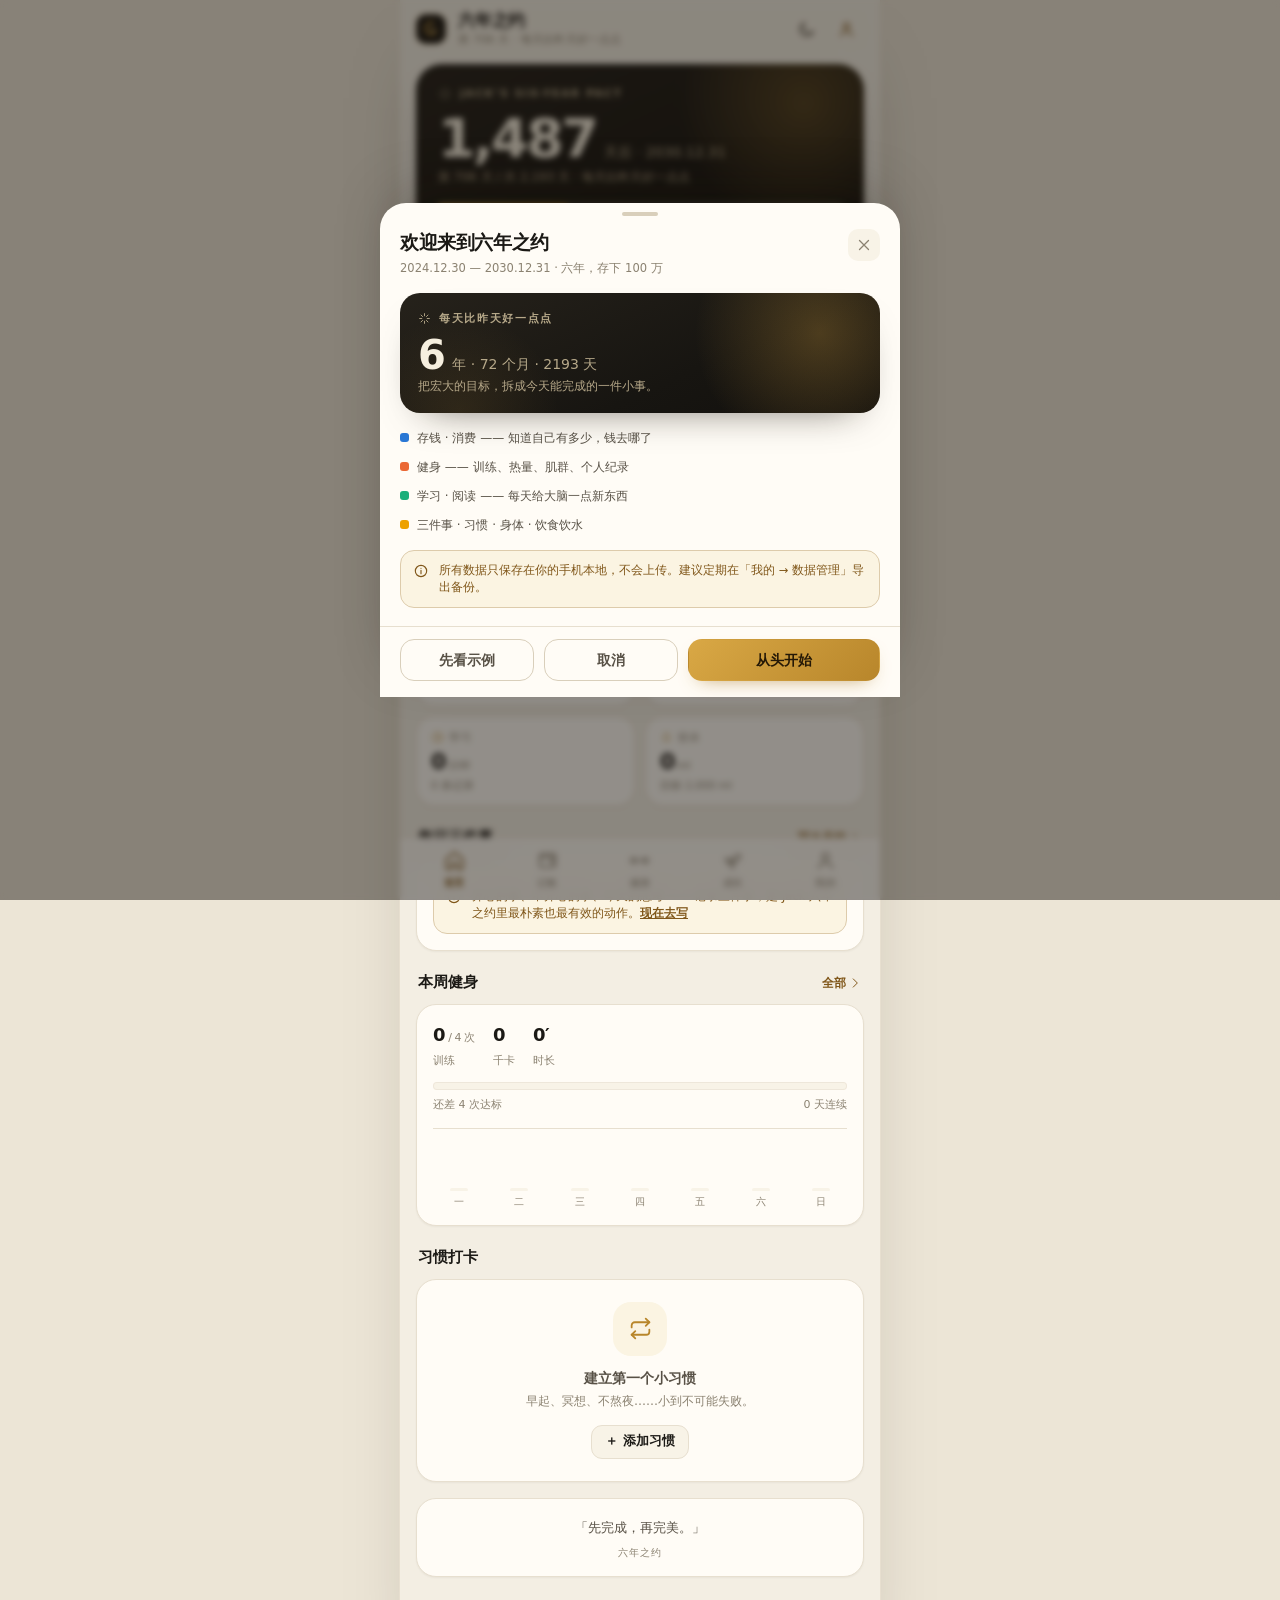
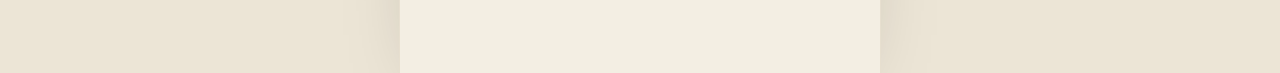
==== index.html @ 823431a7 "六年之约 · PWA 离线记录应用 存钱、消费、健身、学习、阅读、习惯、饮食、身体数据与小米手表 CSV 导入。  Co-Authored-By: Claude Code <noreply@anthr" ====
<!doctype html>
<html lang="zh-CN" data-theme="light">
<head>
<meta charset="utf-8">
<meta name="viewport" content="width=device-width, initial-scale=1, viewport-fit=cover, maximum-scale=1">
<meta name="theme-color" content="#F3EEE3" id="theme-color">
<meta name="description" content="Jack 六年之约 · 存钱、消费、健身、学习、阅读、习惯，每天比昨天好一点点。">
<meta name="apple-mobile-web-app-capable" content="yes">
<meta name="apple-mobile-web-app-status-bar-style" content="default">
<meta name="apple-mobile-web-app-title" content="六年之约">
<title>六年之约 · Jack</title>
<link rel="manifest" href="manifest.webmanifest">
<link rel="icon" href="assets/icon.svg" type="image/svg+xml">
<link rel="apple-touch-icon" href="assets/icon-180.png">
<link rel="stylesheet" href="assets/style.css">
</head>
<body>
  <div id="phone">
    <header id="topbar" class="topbar"></header>
    <main id="view" class="view" tabindex="-1"></main>
    <nav id="tabbar" class="tabbar" aria-label="主导航"></nav>
  </div>

  <div id="sheet-root"></div>
  <div id="tip" class="tip" role="status" hidden></div>
  <div id="toast" class="toast" role="status" aria-live="polite"></div>

  <script src="assets/app.js"></script>
</body>
</html>
---- assets/style.css ----
/* ============================================================
   六年之约 · Jack — mobile PWA
   Warm paper + gold. Light & dark are each selected, not flipped.
   ============================================================ */

:root {
  color-scheme: light;
  --bg: #f3eee3;
  --bg-2: #ece5d6;
  --card: #fffcf6;
  --card-2: #f8f3e7;
  --ink: #1b1915;
  --ink-2: #585146;
  --muted: #8b8271;
  --line: #e7dfcf;
  --line-2: #d9cfbb;
  --gold: #b8862b;
  --gold-2: #d5a845;
  --gold-ink: #80571a;
  --gold-soft: #f4e6c4;
  --gold-wash: #fbf4e2;
  --gold-grad: linear-gradient(135deg, #d9a845 0%, #b8862b 100%);
  --good: #006300;
  --good-wash: #e8f2e6;
  --critical: #b5483e;
  --critical-wash: #f8e9e6;
  --info: #2a78d6;
  --shadow: 0 1px 2px rgba(48, 38, 18, .04), 0 10px 28px -16px rgba(48, 38, 18, .22);
  --shadow-sm: 0 1px 2px rgba(48, 38, 18, .05);
  --hero-bg: linear-gradient(155deg, #26221b 0%, #171511 62%, #12100d 100%);
  --hero-ink: #f6efdf;
  --hero-muted: #b7a98a;
  --track: rgba(255, 255, 255, .13);
  --chart-grid: #e7dfcf;
  --chart-axis: #b9ae98;
  --tooltip-bg: #1b1915;
  --tooltip-ink: #fffcf6;
  --series-1: #2a78d6;
  --series-2: #eb6834;
  --series-3: #1baf7a;
  --series-4: #eda100;
  --series-5: #e87ba4;
  --series-6: #008300;
  --series-7: #6250d6;
  --series-8: #e34948;
  --series-other: #8b8271;
  --radius: 20px;
  --safe-t: env(safe-area-inset-top, 0px);
  --safe-b: env(safe-area-inset-bottom, 0px);
}

html[data-theme="dark"] {
  color-scheme: dark;
  --bg: #0e0d0c;
  --bg-2: #151412;
  --card: #181613;
  --card-2: #201d19;
  --ink: #f4efe5;
  --ink-2: #c7bfb0;
  --muted: #948b7b;
  --line: #2b2722;
  --line-2: #3a352e;
  --gold: #d9a441;
  --gold-2: #e9be63;
  --gold-ink: #e9be63;
  --gold-soft: #3a2d14;
  --gold-wash: #241d10;
  --good: #4caf50;
  --good-wash: #17271a;
  --critical: #e66767;
  --critical-wash: #2b1716;
  --info: #3987e5;
  --shadow: 0 1px 0 rgba(255, 255, 255, .03), 0 18px 40px -24px rgba(0, 0, 0, .8);
  --shadow-sm: 0 1px 0 rgba(255, 255, 255, .03);
  --hero-bg: linear-gradient(155deg, #262119 0%, #191612 60%, #12100d 100%);
  --hero-ink: #f6efdf;
  --hero-muted: #b7a98a;
  --track: rgba(255, 255, 255, .13);
  --chart-grid: #2b2722;
  --chart-axis: #6f675a;
  --tooltip-bg: #f4efe5;
  --tooltip-ink: #171410;
  --series-1: #3987e5;
  --series-2: #d95926;
  --series-3: #199e70;
  --series-4: #c98500;
  --series-5: #d55181;
  --series-6: #008300;
  --series-7: #9085e9;
  --series-8: #e66767;
  --series-other: #948b7b;
}

* { box-sizing: border-box; }
html, body { margin: 0; padding: 0; }
html { -webkit-text-size-adjust: 100%; }
body {
  background: var(--bg);
  color: var(--ink);
  font-family: -apple-system, BlinkMacSystemFont, system-ui, "Segoe UI", "PingFang SC", "Hiragino Sans GB", "Microsoft YaHei", sans-serif;
  font-size: 15px;
  line-height: 1.5;
  -webkit-font-smoothing: antialiased;
  -webkit-tap-highlight-color: transparent;
  overscroll-behavior-y: none;
}
button, input, select, textarea { font: inherit; color: inherit; }
button { cursor: pointer; border: 0; background: none; padding: 0; }
a { color: inherit; text-decoration: none; }
h1, h2, h3, h4, p { margin: 0; }
svg { display: block; }
:focus-visible { outline: 2px solid var(--gold); outline-offset: 2px; }

/* ---------- shell ---------- */
#phone {
  max-width: 480px;
  min-height: 100dvh;
  margin: 0 auto;
  position: relative;
  background: var(--bg);
}
@media (min-width: 560px) {
  body { background: var(--bg-2); }
  #phone {
    box-shadow: 0 0 0 1px var(--line), 0 30px 80px -40px rgba(30, 24, 12, .35);
  }
}
.view {
  padding: 4px 16px calc(96px + var(--safe-b));
  outline: none;
  animation: fadein .22s ease;
}
@keyframes fadein { from { opacity: .35; transform: translateY(4px); } to { opacity: 1; transform: none; } }
@media (prefers-reduced-motion: reduce) {
  .view { animation: none; }
  * { scroll-behavior: auto !important; }
}

/* ---------- top bar ---------- */
.topbar {
  position: sticky;
  top: 0;
  z-index: 40;
  padding: calc(10px + var(--safe-t)) 16px 10px;
  display: flex;
  align-items: center;
  gap: 12px;
  background: color-mix(in srgb, var(--bg) 82%, transparent);
  -webkit-backdrop-filter: saturate(140%) blur(14px);
  backdrop-filter: saturate(140%) blur(14px);
  border-bottom: 1px solid transparent;
  transition: border-color .2s;
}
.topbar.scrolled { border-bottom-color: var(--line); }
.tb-back {
  width: 34px; height: 34px; margin-left: -6px;
  display: grid; place-items: center;
  border-radius: 12px; color: var(--ink-2);
}
.tb-back:active { background: var(--card-2); }
.tb-title { flex: 1; min-width: 0; }
.tb-title h1 { font-size: 17px; font-weight: 650; letter-spacing: -.2px; line-height: 1.25; }
.tb-title p { font-size: 11px; color: var(--muted); letter-spacing: .02em; margin-top: 1px; }
.tb-mark {
  width: 30px; height: 30px; border-radius: 10px;
  background: #1b1915; display: grid; place-items: center;
  box-shadow: inset 0 0 0 1px rgba(217, 164, 65, .3);
}
.tb-mark svg { width: 20px; height: 20px; }
.tb-actions { display: flex; gap: 4px; }
.icon-btn {
  width: 36px; height: 36px; border-radius: 12px;
  display: grid; place-items: center; color: var(--ink-2);
  transition: background .15s, color .15s;
}
.icon-btn:active { background: var(--card-2); color: var(--ink); }
.icon-btn.accent { color: var(--gold-ink); }

/* ---------- tab bar ---------- */
.tabbar {
  position: fixed;
  z-index: 50;
  left: 50%; bottom: 0;
  transform: translateX(-50%);
  width: 100%; max-width: 480px;
  display: grid;
  grid-template-columns: repeat(5, 1fr);
  padding: 6px 8px calc(6px + var(--safe-b));
  background: color-mix(in srgb, var(--card) 88%, transparent);
  -webkit-backdrop-filter: saturate(150%) blur(18px);
  backdrop-filter: saturate(150%) blur(18px);
  border-top: 1px solid var(--line);
}
.tab {
  display: flex; flex-direction: column; align-items: center; gap: 3px;
  padding: 5px 0 4px; border-radius: 14px;
  color: var(--muted);
  font-size: 10px; letter-spacing: .02em;
  transition: color .15s;
}
.tab svg { width: 23px; height: 23px; }
.tab.active { color: var(--gold-ink); font-weight: 600; }
.tab:active { background: var(--gold-wash); }

/* ---------- page heads ---------- */
.page-head { display: flex; align-items: flex-end; justify-content: space-between; gap: 12px; padding: 10px 2px 14px; }
.page-head h2 { font-size: 24px; font-weight: 680; letter-spacing: -.6px; }
.page-head p { font-size: 12px; color: var(--muted); margin-top: 3px; }
.head-action { font-size: 13px; color: var(--gold-ink); font-weight: 600; white-space: nowrap; padding: 6px 0 2px; }

/* ---------- cards ---------- */
.card {
  background: var(--card);
  border: 1px solid var(--line);
  border-radius: var(--radius);
  box-shadow: var(--shadow-sm);
}
.card-pad { padding: 16px; }
.section { margin-top: 20px; }
.section-head { display: flex; align-items: baseline; justify-content: space-between; gap: 12px; margin: 0 2px 10px; }
.section-head h3 { font-size: 15px; font-weight: 650; letter-spacing: -.1px; }
.section-head .sub { font-size: 11px; color: var(--muted); }
.link { font-size: 12px; color: var(--gold-ink); font-weight: 600; display: inline-flex; align-items: center; gap: 2px; }
.link svg { width: 14px; height: 14px; }

/* ---------- hero ---------- */
.hero {
  position: relative;
  overflow: hidden;
  border-radius: 26px;
  padding: 22px 22px 20px;
  background: var(--hero-bg);
  color: var(--hero-ink);
  box-shadow: 0 18px 40px -26px rgba(20, 15, 5, .7);
}
.hero::before {
  content: "";
  position: absolute; right: -70px; top: -90px;
  width: 260px; height: 260px; border-radius: 50%;
  background: radial-gradient(circle, rgba(217, 164, 65, .28), transparent 68%);
  pointer-events: none;
}
.hero::after {
  content: "";
  position: absolute; left: -40px; bottom: -100px;
  width: 200px; height: 200px; border-radius: 50%;
  background: radial-gradient(circle, rgba(217, 164, 65, .10), transparent 70%);
  pointer-events: none;
}
.hero > * { position: relative; z-index: 1; }
.hero-eyebrow {
  display: flex; align-items: center; gap: 8px;
  font-size: 10.5px; letter-spacing: .16em; text-transform: uppercase;
  color: var(--hero-muted); font-weight: 600;
}
.hero-eyebrow .spark { width: 14px; height: 14px; color: var(--gold-2); }
.hero-big-row { display: flex; align-items: baseline; gap: 8px; margin: 10px 0 2px; }
.hero-big { font-size: 54px; font-weight: 620; letter-spacing: -2.5px; line-height: 1; font-variant-numeric: normal; }
.hero-big.sm { font-size: 40px; letter-spacing: -1.5px; }
.hero-unit { font-size: 14px; color: var(--hero-muted); font-weight: 500; }
.hero-caption { font-size: 12px; color: var(--hero-muted); }
.hero-meter { margin-top: 18px; }
.hero-meter .meter-track { background: var(--track); }
.hero-meter .meter-fill { background: var(--gold-grad); }
.hero-meter-labels { display: flex; justify-content: space-between; font-size: 10.5px; color: var(--hero-muted); margin-top: 7px; }
.hero-divider { height: 1px; background: rgba(255, 255, 255, .1); margin: 16px 0 14px; }
.hero-row { display: flex; align-items: center; gap: 12px; }
.hero-row .grow { flex: 1; min-width: 0; }
.hero-k { font-size: 10.5px; letter-spacing: .06em; color: var(--hero-muted); }
.hero-v { font-size: 18px; font-weight: 620; margin-top: 2px; letter-spacing: -.3px; }
.hero-v small { font-size: 11px; color: var(--hero-muted); font-weight: 500; margin-left: 3px; letter-spacing: 0; }
.hero-chip {
  font-size: 10.5px; padding: 5px 9px; border-radius: 99px;
  background: rgba(217, 164, 65, .16); color: var(--gold-2);
  border: 1px solid rgba(217, 164, 65, .24); white-space: nowrap;
}
.hero-pillars { display: flex; gap: 6px; flex-wrap: wrap; margin-top: 14px; }
.hero-pillar { font-size: 10px; color: var(--hero-muted); border: 1px solid rgba(255,255,255,.13); padding: 3px 8px; border-radius: 99px; }

/* ---------- meters / rings ---------- */
.meter-track {
  height: 8px; border-radius: 99px; background: var(--card-2);
  overflow: hidden; box-shadow: inset 0 0 0 1px color-mix(in srgb, var(--line) 55%, transparent);
}
.meter-fill { height: 100%; border-radius: 99px; background: var(--gold-grad); transition: width .5s cubic-bezier(.2,.8,.2,1); }
.meter-fill.good { background: linear-gradient(90deg, #4d7a3f, #5f8f4c); }
.meter-fill.critical { background: linear-gradient(90deg, #c06a5d, #b5483e); }
.meter-row { display: flex; justify-content: space-between; font-size: 11px; color: var(--muted); margin-top: 7px; }
.ring {
  --p: 0;
  width: 122px; height: 122px; border-radius: 50%;
  background: conic-gradient(var(--ring-color, var(--gold)) calc(var(--p) * 1%), var(--card-2) 0);
  display: grid; place-items: center; position: relative;
  box-shadow: inset 0 0 0 1px var(--line);
}
.ring::after {
  content: ""; position: absolute; inset: 11px; border-radius: 50%;
  background: var(--card);
  box-shadow: inset 0 0 0 1px var(--line);
}
.ring-inner { position: relative; z-index: 1; text-align: center; }
.ring-inner b { display: block; font-size: 23px; font-weight: 650; letter-spacing: -.8px; }
.ring-inner span { font-size: 10px; color: var(--muted); }
.ring.sm { width: 82px; height: 82px; }
.ring.sm::after { inset: 8px; }
.ring.sm .ring-inner b { font-size: 16px; }

/* ---------- stat tiles ---------- */
.stat-grid { display: grid; grid-template-columns: 1fr 1fr; gap: 10px; }
.stat-grid.t4 { grid-template-columns: 1fr 1fr; }
.stat-grid.g5 { grid-template-columns: repeat(2, 1fr); }
.stat {
  background: var(--card); border: 1px solid var(--line); border-radius: 18px;
  padding: 13px 14px 12px; box-shadow: var(--shadow-sm);
  display: flex; flex-direction: column; gap: 2px; min-width: 0;
}
.stat-label { font-size: 11px; color: var(--muted); display: flex; align-items: center; gap: 5px; }
.stat-label svg { width: 13px; height: 13px; color: var(--gold); }
.stat-value { font-size: 22px; font-weight: 650; letter-spacing: -.6px; line-height: 1.25; }
.stat-value small { font-size: 11px; font-weight: 500; color: var(--muted); margin-left: 2px; letter-spacing: 0; }
.stat-foot { font-size: 10.5px; color: var(--muted); }
.stat-foot.up { color: var(--good); }
.stat-foot.down { color: var(--critical); }
.stat.tint { background: var(--gold-wash); border-color: color-mix(in srgb, var(--gold) 22%, var(--line)); }
.stat.tint .stat-value { color: var(--gold-ink); }

/* ---------- quick actions ---------- */
.quick-grid { display: grid; grid-template-columns: repeat(4, 1fr); gap: 6px; }
.quick { display: flex; flex-direction: column; align-items: center; gap: 7px; padding: 8px 2px; border-radius: 16px; color: var(--ink-2); }
.quick:active { background: var(--card-2); }
.quick-ic {
  width: 46px; height: 46px; border-radius: 16px;
  background: var(--card); border: 1px solid var(--line);
  display: grid; place-items: center; color: var(--gold-ink);
  box-shadow: var(--shadow-sm);
}
.quick-ic svg { width: 21px; height: 21px; }
.quick span { font-size: 10.5px; }

/* ---------- lists ---------- */
.list { display: flex; flex-direction: column; }
.list > * + * { border-top: 1px solid var(--line); }
.row { display: flex; align-items: center; gap: 12px; padding: 12px 14px; background: none; text-align: left; width: 100%; }
.row-main { flex: 1; min-width: 0; }
.row-title { font-size: 14px; font-weight: 560; display: flex; align-items: center; gap: 7px; }
.row-sub { font-size: 11px; color: var(--muted); margin-top: 2px; overflow: hidden; text-overflow: ellipsis; white-space: nowrap; }
.row-amt { font-size: 15px; font-weight: 650; font-variant-numeric: tabular-nums; white-space: nowrap; }
.row-amt.in { color: var(--good); }
.row-amt.out { color: var(--ink); }
.row-side { font-size: 11px; color: var(--muted); white-space: nowrap; text-align: right; }
.row-ic {
  width: 38px; height: 38px; border-radius: 12px; flex: none;
  display: grid; place-items: center;
  background: var(--card-2); color: var(--ink-2);
  font-size: 17px;
}
.row-ic.gold { background: var(--gold-wash); color: var(--gold-ink); }
.row-del {
  width: 30px; height: 30px; flex: none; border-radius: 9px;
  display: grid; place-items: center; color: var(--muted); opacity: .65;
}
.row-del:active { background: var(--critical-wash); color: var(--critical); }
.row-del svg { width: 15px; height: 15px; }
.row-chev { color: var(--muted); width: 16px; height: 16px; flex: none; }
.row-actions { display: flex; align-items: center; gap: 2px; }
.date-group-title {
  font-size: 11px; color: var(--muted); letter-spacing: .04em;
  padding: 14px 2px 6px; font-weight: 600;
}
.day-total { float: right; font-weight: 500; color: var(--muted); font-variant-numeric: tabular-nums; }

/* ---------- empty ---------- */
.empty { text-align: center; padding: 34px 20px 30px; color: var(--muted); }
.empty-ic {
  width: 54px; height: 54px; margin: 0 auto 12px; border-radius: 18px;
  background: var(--gold-wash); color: var(--gold); display: grid; place-items: center;
}
.empty-ic svg { width: 25px; height: 25px; }
.empty b { display: block; color: var(--ink-2); font-size: 14px; font-weight: 600; margin-bottom: 3px; }
.empty p { font-size: 12px; line-height: 1.6; }
.empty .btn { margin-top: 14px; }
.empty.sm { padding: 22px 16px; }

/* ---------- buttons ---------- */
.btn {
  display: inline-flex; align-items: center; justify-content: center; gap: 6px;
  min-height: 42px; padding: 0 18px; border-radius: 14px;
  font-size: 14px; font-weight: 600; letter-spacing: .01em;
  background: var(--card-2); color: var(--ink);
  border: 1px solid var(--line);
  transition: transform .1s, filter .15s;
}
.btn:active { transform: scale(.985); }
.btn svg { width: 17px; height: 17px; }
.btn-primary {
  background: var(--gold-grad); color: #241806; border-color: transparent;
  box-shadow: 0 8px 20px -12px rgba(160, 115, 30, .8);
}
.btn-primary:active { filter: brightness(.97); }
.btn-ghost { background: transparent; border-color: var(--line-2); color: var(--ink-2); }
.btn-danger { background: var(--critical-wash); color: var(--critical); border-color: color-mix(in srgb, var(--critical) 20%, var(--line)); }
.btn-block { width: 100%; }
.btn-sm { min-height: 34px; padding: 0 13px; font-size: 12.5px; border-radius: 11px; }
.btn-row { display: flex; gap: 10px; }
.btn-row > * { flex: 1; }
.btn-quiet { background: none; border: 0; color: var(--muted); font-size: 12px; padding: 6px; }

/* ---------- segmented ---------- */
.seg {
  display: flex; gap: 3px; padding: 4px;
  background: var(--card-2); border: 1px solid var(--line);
  border-radius: 14px;
}
.seg button {
  flex: 1; min-height: 34px; border-radius: 10px;
  font-size: 13px; color: var(--muted); font-weight: 550;
  transition: background .15s, color .15s, box-shadow .15s;
}
.seg button.on {
  background: var(--card); color: var(--ink); font-weight: 650;
  box-shadow: 0 1px 3px rgba(40, 30, 10, .12);
}
.seg.gold button.on { background: var(--gold-grad); color: #241806; box-shadow: none; }
.seg.tabs { background: transparent; border: 0; padding: 0 0 2px; gap: 18px; border-radius: 0; border-bottom: 1px solid var(--line); }
.seg.tabs button { flex: none; min-height: 36px; padding: 0 2px; border-radius: 0; position: relative; font-size: 14px; }
.seg.tabs button.on { background: none; box-shadow: none; color: var(--ink); }
.seg.tabs button.on::after {
  content: ""; position: absolute; left: 0; right: 0; bottom: -1px; height: 2px;
  background: var(--gold); border-radius: 2px;
}

/* ---------- chips ---------- */
.chips { display: flex; flex-wrap: wrap; gap: 7px; }
.chip {
  position: relative; display: inline-flex; align-items: center; gap: 5px;
  min-height: 34px; padding: 0 12px; border-radius: 99px;
  border: 1px solid var(--line); background: var(--card-2);
  font-size: 12.5px; color: var(--ink-2); user-select: none;
  transition: border-color .15s, background .15s, color .15s;
}
.chip input { position: absolute; opacity: 0; pointer-events: none; width: 1px; height: 1px; }
.chip:has(input:checked), .chip.on {
  background: var(--gold-wash); border-color: var(--gold);
  color: var(--gold-ink); font-weight: 600;
}
.chip:active { transform: scale(.98); }
.chip .swatch { width: 7px; height: 7px; border-radius: 50%; background: currentColor; opacity: .8; }
.chip.mini { min-height: 28px; padding: 0 10px; font-size: 11.5px; }

.tag {
  display: inline-flex; align-items: center; gap: 4px;
  font-size: 10.5px; padding: 2px 7px; border-radius: 6px;
  background: var(--card-2); color: var(--muted); white-space: nowrap;
}
.tag.gold { background: var(--gold-wash); color: var(--gold-ink); }
.tag.good { background: var(--good-wash); color: var(--good); }
.tag.critical { background: var(--critical-wash); color: var(--critical); }

/* ---------- forms ---------- */
.field { margin-bottom: 14px; }
.field > label, .field-label { display: block; font-size: 12px; color: var(--ink-2); font-weight: 600; margin-bottom: 6px; letter-spacing: .01em; }
.field .hint { font-size: 11px; color: var(--muted); margin-top: 5px; line-height: 1.5; }
.field-grid { display: grid; grid-template-columns: 1fr 1fr; gap: 10px; }
.field-grid-3 { display: grid; grid-template-columns: repeat(3, 1fr); gap: 8px; }
.input {
  width: 100%; min-height: 44px; padding: 10px 12px;
  background: var(--card-2); border: 1px solid var(--line);
  border-radius: 12px; color: var(--ink); font-size: 16px;
  transition: border-color .15s, box-shadow .15s;
  appearance: none;
}
textarea.input { min-height: 84px; resize: vertical; line-height: 1.6; font-size: 15px; }
.input::placeholder { color: var(--muted); opacity: .7; }
.input:focus { outline: none; border-color: var(--gold); box-shadow: 0 0 0 3px color-mix(in srgb, var(--gold) 16%, transparent); }
select.input {
  background-image: linear-gradient(45deg, transparent 50%, var(--muted) 50%), linear-gradient(135deg, var(--muted) 50%, transparent 50%);
  background-position: calc(100% - 16px) 19px, calc(100% - 11px) 19px;
  background-size: 5px 5px, 5px 5px; background-repeat: no-repeat;
  padding-right: 32px;
}
input[type="date"].input { min-height: 44px; }
input[type="range"] { width: 100%; accent-color: var(--gold); }
.range-row { display: flex; align-items: center; gap: 12px; }
.range-row output { min-width: 34px; text-align: right; font-weight: 650; color: var(--gold-ink); font-variant-numeric: tabular-nums; }
.money-input { position: relative; }
.money-input .cur { position: absolute; left: 13px; top: 50%; transform: translateY(-50%); color: var(--muted); font-weight: 600; }
.money-input .input { padding-left: 30px; font-size: 20px; font-weight: 620; letter-spacing: -.3px; }
.form-note { font-size: 11px; color: var(--muted); line-height: 1.6; margin-top: 2px; }
.watch-steps { margin: 8px 0 0; padding-left: 18px; font-size: 12px; color: var(--muted); line-height: 1.85; }
.watch-steps li + li { margin-top: 2px; }
.watch-steps b { color: var(--ink); font-weight: 560; }

/* exercise rows */
.ex-list { display: flex; flex-direction: column; gap: 8px; }
.ex-row { display: grid; grid-template-columns: 1.5fr .62fr .62fr .8fr 28px; gap: 6px; align-items: center; }
.ex-row .input { min-height: 40px; padding: 7px 8px; font-size: 14px; text-align: center; }
.ex-row .input.ex-name { text-align: left; font-size: 13px; }
.ex-row .row-del { width: 26px; height: 34px; }
.ex-head { display: grid; grid-template-columns: 1.5fr .62fr .62fr .8fr 28px; gap: 6px; font-size: 10px; color: var(--muted); padding: 0 2px 4px; text-align: center; }
.ex-head span:first-child, .ex-head span:last-child { text-align: left; }
.ex-add { margin-top: 9px; }
.calc-note {
  display: flex; align-items: center; gap: 8px;
  background: var(--gold-wash); border: 1px solid color-mix(in srgb, var(--gold) 24%, var(--line));
  color: var(--gold-ink); border-radius: 12px; padding: 10px 12px;
  font-size: 12px; line-height: 1.5;
}
.calc-note b { font-variant-numeric: tabular-nums; }

/* ---------- charts ---------- */
.chart-card { padding: 16px 12px 12px; }
.chart-head { display: flex; align-items: center; justify-content: space-between; gap: 10px; padding: 0 4px 8px; }
.chart-head .t { font-size: 13px; font-weight: 650; }
.chart-head .s { font-size: 10.5px; color: var(--muted); }
.chart { width: 100%; height: auto; overflow: visible; }
.chart text { font-family: inherit; }
.chart .grid { stroke: var(--chart-grid); stroke-width: 1; }
.chart .axis-label { fill: var(--chart-axis); font-size: 9.5px; }
.chart .bar { transition: opacity .15s; }
.chart .bar-hit { fill: transparent; cursor: pointer; }
.chart .bar-hit:active { fill: color-mix(in srgb, var(--gold) 8%, transparent); }
.chart .value-label { fill: var(--ink-2); font-size: 10px; font-weight: 600; }
.chart .line-path { fill: none; stroke-width: 2; stroke-linejoin: round; stroke-linecap: round; }
.chart .end-label { fill: var(--ink); font-size: 10.5px; font-weight: 650; }
.chart .dot { stroke: var(--card); stroke-width: 2; }
.chart .empty-chart { fill: var(--muted); font-size: 11px; }
.chart-table-toggle { font-size: 10.5px; color: var(--muted); }

.legend { display: flex; flex-direction: column; gap: 9px; }
.legend-item { display: flex; align-items: center; gap: 8px; font-size: 12px; }
.legend-dot { width: 9px; height: 9px; border-radius: 3px; flex: none; }
.legend-name { flex: 1; min-width: 0; color: var(--ink-2); overflow: hidden; text-overflow: ellipsis; white-space: nowrap; }
.legend-val { color: var(--muted); font-variant-numeric: tabular-nums; }
.legend-pct { width: 38px; text-align: right; color: var(--ink-2); font-variant-numeric: tabular-nums; font-weight: 600; }
.donut-wrap { display: flex; align-items: center; gap: 16px; }
.donut-wrap .legend { flex: 1; }
.donut-holder { position: relative; flex: none; }
.donut-center { position: absolute; inset: 0; display: grid; place-items: center; text-align: center; }
.donut-center b { display: block; font-size: 17px; font-weight: 650; letter-spacing: -.4px; }
.donut-center span { font-size: 10px; color: var(--muted); }

/* heatmap */
.heatmap { display: flex; gap: 3px; overflow-x: auto; padding: 2px 0 4px; scrollbar-width: none; }
.heatmap::-webkit-scrollbar { display: none; }
.hm-week { display: flex; flex-direction: column; gap: 3px; flex: none; }
.hm-cell { width: 11px; height: 11px; border-radius: 3px; background: var(--card-2); box-shadow: inset 0 0 0 1px color-mix(in srgb, var(--line) 60%, transparent); }
.hm-cell.l1 { background: color-mix(in srgb, var(--gold) 22%, var(--card)); }
.hm-cell.l2 { background: color-mix(in srgb, var(--gold) 45%, var(--card)); }
.hm-cell.l3 { background: color-mix(in srgb, var(--gold) 70%, var(--card)); }
.hm-cell.l4 { background: var(--gold); }
.hm-cell.future { opacity: 0; }
.hm-legend { display: flex; align-items: center; gap: 5px; justify-content: flex-end; font-size: 10px; color: var(--muted); margin-top: 5px; }
.hm-legend .hm-cell { width: 9px; height: 9px; }
.hm-days { display: flex; flex-direction: column; gap: 3px; margin-right: 2px; padding-top: 0; }
.hm-days span { height: 11px; font-size: 8px; line-height: 11px; color: var(--muted); }

/* pr cards */
.pr-scroll { display: flex; gap: 9px; overflow-x: auto; padding: 2px 2px 6px; scrollbar-width: none; }
.pr-scroll::-webkit-scrollbar { display: none; }
.pr-card {
  flex: none; min-width: 132px; background: var(--card); border: 1px solid var(--line);
  border-radius: 16px; padding: 12px 13px; box-shadow: var(--shadow-sm);
}
.pr-card .name { font-size: 11.5px; color: var(--muted); }
.pr-card .val { font-size: 20px; font-weight: 650; letter-spacing: -.5px; margin-top: 4px; }
.pr-card .val small { font-size: 10px; color: var(--muted); font-weight: 500; margin-left: 2px; }
.pr-card .when { font-size: 9.5px; color: var(--muted); margin-top: 2px; }

/* distribution bars */
.dist { display: flex; flex-direction: column; gap: 9px; }
.dist-row { display: grid; grid-template-columns: 46px 1fr 34px; align-items: center; gap: 9px; font-size: 11.5px; }
.dist-name { color: var(--ink-2); }
.dist-track { height: 8px; border-radius: 99px; background: var(--card-2); overflow: hidden; }
.dist-fill { height: 100%; border-radius: 99px; background: var(--gold); }
.dist-val { text-align: right; color: var(--muted); font-variant-numeric: tabular-nums; }

/* ---------- fitness ---------- */
.workout-card { padding: 14px; }
.wk-top { display: flex; align-items: flex-start; gap: 11px; }
.wk-ic { width: 42px; height: 42px; border-radius: 14px; background: var(--gold-wash); display: grid; place-items: center; font-size: 20px; flex: none; }
.wk-main { flex: 1; min-width: 0; }
.wk-name { font-size: 14.5px; font-weight: 650; display: flex; align-items: center; gap: 7px; flex-wrap: wrap; }
.wk-meta { font-size: 11px; color: var(--muted); margin-top: 3px; display: flex; flex-wrap: wrap; gap: 3px 9px; }
.wk-kcal { font-size: 17px; font-weight: 680; color: var(--gold-ink); letter-spacing: -.4px; white-space: nowrap; }
.wk-kcal small { font-size: 9.5px; font-weight: 500; color: var(--muted); margin-left: 2px; letter-spacing: 0; }
.wk-tags { display: flex; flex-wrap: wrap; gap: 5px; margin-top: 9px; }
.wk-ex { margin-top: 10px; border-top: 1px dashed var(--line); padding-top: 9px; display: flex; flex-direction: column; gap: 4px; }
.wk-ex-line { display: flex; justify-content: space-between; gap: 10px; font-size: 11.5px; color: var(--ink-2); }
.wk-ex-line .vol { color: var(--muted); font-variant-numeric: tabular-nums; }
.wk-note { margin-top: 9px; font-size: 11.5px; color: var(--ink-2); background: var(--card-2); border-radius: 10px; padding: 8px 10px; line-height: 1.55; }
.wk-foot { display: flex; align-items: center; justify-content: space-between; margin-top: 10px; font-size: 10.5px; color: var(--muted); }

/* ---------- misc ---------- */
.divider { height: 1px; background: var(--line); margin: 14px 0; }
.spacer-8 { height: 8px; }
.spacer-16 { height: 16px; }
.muted { color: var(--muted); }
.small { font-size: 11.5px; }
.center { text-align: center; }
.mt8 { margin-top: 8px; }
.mt12 { margin-top: 12px; }
.mt16 { margin-top: 16px; }
.pad { padding: 16px; }
.nowrap { white-space: nowrap; }
.flex { display: flex; align-items: center; gap: 10px; }
.flex .grow { flex: 1; min-width: 0; }
.stat-inline { display: flex; gap: 18px; }
.stat-inline > div b { display: block; font-size: 18px; font-weight: 650; letter-spacing: -.4px; }
.stat-inline > div span { font-size: 10.5px; color: var(--muted); }

.notice {
  display: flex; gap: 10px; align-items: flex-start;
  padding: 11px 12px; border-radius: 14px;
  background: var(--gold-wash); border: 1px solid color-mix(in srgb, var(--gold) 22%, var(--line));
  color: var(--gold-ink); font-size: 11.5px; line-height: 1.5;
}
.notice svg { width: 16px; height: 16px; flex: none; margin-top: 1px; }
.notice button { text-decoration: underline; font-weight: 600; color: inherit; }
.notice.plain { background: var(--card-2); border-color: var(--line); color: var(--ink-2); }

/* daily prompts */
.prompt { margin-bottom: 12px; }
.prompt-label { display: flex; align-items: center; gap: 7px; font-size: 12.5px; font-weight: 650; margin-bottom: 6px; }
.prompt-ic { width: 22px; height: 22px; border-radius: 7px; display: grid; place-items: center; font-size: 11px; background: var(--gold-wash); color: var(--gold-ink); }
.prompt.p-sad .prompt-ic { background: var(--critical-wash); color: var(--critical); }
.prompt.p-think .prompt-ic { background: var(--good-wash); color: var(--good); }
.prompt textarea.input { min-height: 62px; }

/* habit */
.habit-row { display: flex; align-items: center; gap: 12px; padding: 12px 14px; }
.habit-check {
  width: 30px; height: 30px; border-radius: 50%; flex: none;
  border: 1.5px solid var(--line-2); background: var(--card);
  display: grid; place-items: center; color: transparent;
  transition: background .15s, border-color .15s, color .15s;
}
.habit-check svg { width: 16px; height: 16px; }
.habit-check.on { background: var(--gold-grad); border-color: transparent; color: #241806; }
.habit-info { flex: 1; min-width: 0; }
.habit-name { font-size: 14px; font-weight: 560; display: flex; align-items: center; gap: 6px; }
.habit-name .emoji { font-size: 15px; }
.habit-sub { font-size: 10.5px; color: var(--muted); margin-top: 2px; }
.habit-dots { display: flex; gap: 3px; margin-top: 5px; }
.hdot { width: 6px; height: 6px; border-radius: 50%; background: var(--line-2); }
.hdot.on { background: var(--gold); }
.hdot.today { box-shadow: 0 0 0 1.5px var(--gold-wash), 0 0 0 2px var(--gold); }

/* water */
.water-row { display: flex; gap: 5px; flex-wrap: wrap; }
.glass-grid { display: flex; flex-wrap: wrap; gap: 4px; margin-top: 10px; }
.glass { width: 15px; height: 22px; border-radius: 3px 3px 6px 6px; background: var(--card-2); box-shadow: inset 0 0 0 1px var(--line); }
.glass.on { background: color-mix(in srgb, var(--info) 60%, var(--card)); box-shadow: none; }

/* meal */
.meal-block { padding: 12px 14px; }
.meal-head { display: flex; align-items: center; justify-content: space-between; font-size: 12px; color: var(--ink-2); font-weight: 650; }
.meal-head .kcal { color: var(--muted); font-weight: 500; font-size: 11px; font-variant-numeric: tabular-nums; }
.meal-items { margin-top: 7px; display: flex; flex-direction: column; gap: 4px; }
.meal-item { display: flex; align-items: center; gap: 8px; font-size: 12px; color: var(--ink-2); }
.meal-item .m-name { flex: 1; min-width: 0; }
.meal-item .v { flex: none; color: var(--muted); font-variant-numeric: tabular-nums; white-space: nowrap; }
.meal-item .row-del { width: 24px; height: 24px; opacity: .5; }

/* body */
.bmi-pill { display: inline-flex; align-items: baseline; gap: 5px; padding: 6px 12px; border-radius: 99px; background: var(--gold-wash); color: var(--gold-ink); font-weight: 650; }
.bmi-pill small { font-size: 10px; font-weight: 500; color: var(--muted); }

/* book cards */
.book-card { padding: 14px; }
.book-card .bk-title { font-size: 15px; font-weight: 650; letter-spacing: -.2px; }
.book-card .bk-sub { font-size: 10.5px; color: var(--muted); margin-top: 2px; }

/* setting rows */
.setting-row { display: flex; align-items: center; justify-content: space-between; gap: 12px; padding: 13px 14px; width: 100%; text-align: left; }
.setting-row .sr-main { flex: 1; min-width: 0; }
.setting-row .sr-title { font-size: 13.5px; font-weight: 550; }
.setting-row .sr-sub { font-size: 10.5px; color: var(--muted); margin-top: 1px; }
.setting-row .sr-val { font-size: 12.5px; color: var(--muted); }

/* profile */
.profile-card { display: flex; align-items: center; gap: 14px; padding: 18px; }
.avatar {
  width: 54px; height: 54px; border-radius: 18px; flex: none;
  background: var(--gold-grad); color: #241806;
  display: grid; place-items: center; font-size: 22px; font-weight: 700;
  letter-spacing: -.5px;
}
.profile-name { font-size: 18px; font-weight: 650; letter-spacing: -.3px; }
.profile-sub { font-size: 11px; color: var(--muted); margin-top: 2px; }

/* quote */
.quote { padding: 18px 18px 16px; text-align: center; }
.quote p { font-size: 13px; color: var(--ink-2); line-height: 1.7; }
.quote span { display: block; font-size: 10px; color: var(--muted); margin-top: 6px; letter-spacing: .08em; }

/* ---------- sheet ---------- */
body.sheet-open { overflow: hidden; }
.sheet-overlay {
  position: fixed; inset: 0; z-index: 100;
  background: rgba(18, 15, 10, .46);
  -webkit-backdrop-filter: blur(3px); backdrop-filter: blur(3px);
  display: flex; align-items: flex-end; justify-content: center;
  animation: overlayIn .2s ease;
}
@keyframes overlayIn { from { opacity: 0; } to { opacity: 1; } }
.sheet {
  width: 100%; max-width: 520px; max-height: 91dvh;
  background: var(--card); border-radius: 26px 26px 0 0;
  display: flex; flex-direction: column;
  box-shadow: 0 -20px 60px -20px rgba(20, 15, 5, .35);
  animation: sheetIn .26s cubic-bezier(.2, .9, .25, 1);
  padding-bottom: var(--safe-b);
}
@keyframes sheetIn { from { transform: translateY(24px); opacity: .6; } to { transform: none; opacity: 1; } }
@media (min-width: 560px) {
  .sheet-overlay { align-items: center; padding: 20px; }
  .sheet { border-radius: 26px; max-height: 86dvh; padding-bottom: 0; }
}
.sheet-grab { width: 36px; height: 4px; border-radius: 99px; background: var(--line-2); margin: 9px auto 2px; flex: none; }
.sheet-head { display: flex; align-items: flex-start; gap: 12px; padding: 10px 20px 10px; flex: none; }
.sheet-head h2 { font-size: 19px; font-weight: 680; letter-spacing: -.4px; }
.sheet-head p { font-size: 11.5px; color: var(--muted); margin-top: 3px; }
.sheet-close {
  width: 32px; height: 32px; border-radius: 10px; margin-top: 1px;
  display: grid; place-items: center; color: var(--muted); flex: none;
  background: var(--card-2);
}
.sheet-form { display: flex; flex-direction: column; min-height: 0; flex: 1; }
.sheet-body { padding: 6px 20px 18px; overflow-y: auto; -webkit-overflow-scrolling: touch; flex: 1; }
.sheet-actions {
  display: flex; gap: 10px; padding: 12px 20px calc(14px + var(--safe-b));
  border-top: 1px solid var(--line); background: var(--card); flex: none;
}
@media (min-width: 560px) { .sheet-actions { padding-bottom: 16px; } }
.sheet-actions .btn { flex: 1; }
.sheet-actions .btn-primary { flex: 1.6; }

/* confirm dialog */
.dialog-overlay { z-index: 120; align-items: center; padding: 24px; }
.dialog {
  width: 100%; max-width: 340px; background: var(--card); border-radius: 22px;
  padding: 22px 20px 16px; box-shadow: 0 24px 70px -24px rgba(20, 15, 5, .5);
  animation: sheetIn .2s ease; text-align: center;
}
.dialog .d-ic { width: 48px; height: 48px; border-radius: 16px; background: var(--critical-wash); color: var(--critical); display: grid; place-items: center; margin: 0 auto 12px; }
.dialog h3 { font-size: 16px; font-weight: 650; }
.dialog p { font-size: 12px; color: var(--muted); line-height: 1.6; margin-top: 5px; }
.dialog .btn-row { margin-top: 18px; }

/* ---------- toast / tip ---------- */
.toast {
  position: fixed; left: 50%; bottom: calc(88px + var(--safe-b));
  transform: translate(-50%, 10px);
  z-index: 200; max-width: min(86vw, 380px);
  background: var(--tooltip-bg); color: var(--tooltip-ink);
  border-radius: 12px; padding: 10px 15px;
  font-size: 12.5px; line-height: 1.45; text-align: center;
  box-shadow: 0 10px 30px -10px rgba(0, 0, 0, .4);
  opacity: 0; pointer-events: none; transition: opacity .2s, transform .2s;
}
.toast.show { opacity: 1; transform: translate(-50%, 0); }
.tip {
  position: fixed; z-index: 210; pointer-events: none;
  background: var(--tooltip-bg); color: var(--tooltip-ink);
  font-size: 11px; padding: 6px 10px; border-radius: 8px;
  white-space: nowrap; transform: translate(-50%, -120%);
  box-shadow: 0 6px 18px -6px rgba(0, 0, 0, .4);
}
.tip[hidden] { display: none; }

/* ---------- print ---------- */
@media print {
  .tabbar, .topbar, .quick-grid { display: none; }
  .view { padding-bottom: 0; }
}
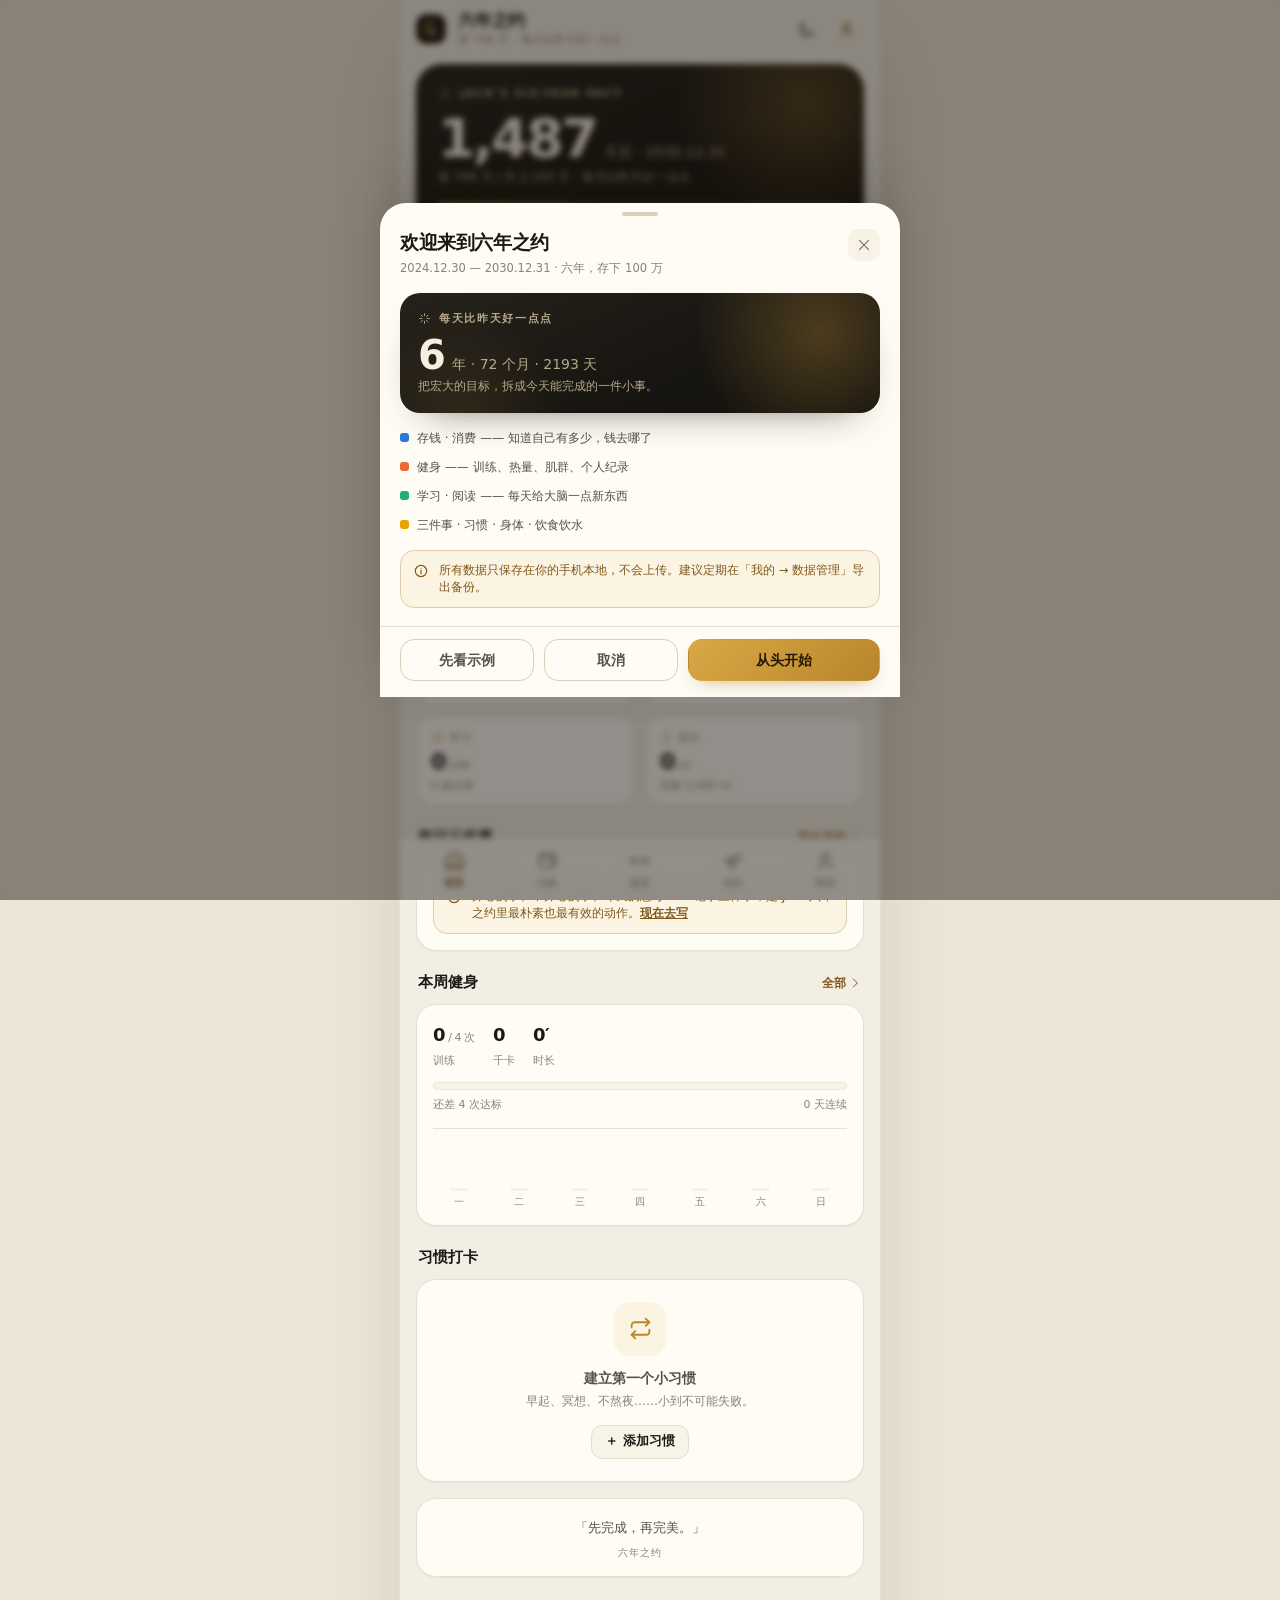
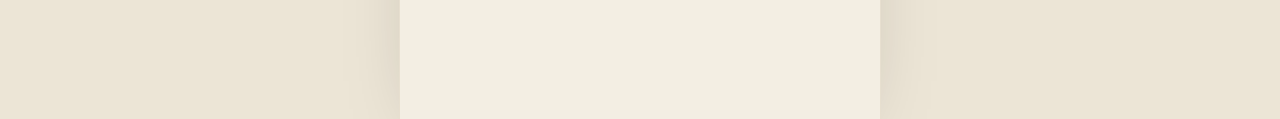
==== commit baf23ce8: "新增语音记账：一句话自动拆分到存钱、消费、训练、饮食、学习等模块 Co-Authored-By: Claude Code <noreply@anthropic.com>" ====
--- a/index.html
+++ b/index.html
@@ -12,19 +12,23 @@
 <link rel="manifest" href="manifest.webmanifest">
 <link rel="icon" href="assets/icon.svg" type="image/svg+xml">
 <link rel="apple-touch-icon" href="assets/icon-180.png">
-<link rel="stylesheet" href="assets/style.css">
+<link rel="stylesheet" href="assets/style.css?v=9">
 </head>
 <body>
   <div id="phone">
     <header id="topbar" class="topbar"></header>
     <main id="view" class="view" tabindex="-1"></main>
     <nav id="tabbar" class="tabbar" aria-label="主导航"></nav>
+    <button class="voice-fab" data-act="voice" aria-label="语音记一笔">
+      <svg viewBox="0 0 24 24" width="20" height="20" fill="none" stroke="currentColor" stroke-width="1.8" stroke-linecap="round" stroke-linejoin="round" aria-hidden="true"><rect x="9" y="3" width="6" height="11" rx="3"/><path d="M5.5 11.5a6.5 6.5 0 0 0 13 0M12 18v3M9 21h6"/></svg>
+      <span>语音记一笔</span>
+    </button>
   </div>
 
   <div id="sheet-root"></div>
   <div id="tip" class="tip" role="status" hidden></div>
   <div id="toast" class="toast" role="status" aria-live="polite"></div>
 
-  <script src="assets/app.js"></script>
+  <script src="assets/app.js?v=9"></script>
 </body>
 </html>
--- a/assets/style.css
+++ b/assets/style.css
@@ -202,6 +202,45 @@
 .tab.active { color: var(--gold-ink); font-weight: 600; }
 .tab:active { background: var(--gold-wash); }
 
+/* ---------- voice capture ---------- */
+.voice-fab {
+  position: fixed; z-index: 45;
+  right: max(16px, calc(50% - 240px + 16px));
+  bottom: calc(80px + var(--safe-b));
+  display: inline-flex; align-items: center; gap: 8px;
+  height: 46px; padding: 0 17px 0 14px; border-radius: 999px;
+  background: var(--hero-bg); color: var(--hero-ink);
+  border: 1px solid rgba(217, 168, 69, .55);
+  box-shadow: 0 12px 28px -12px rgba(20, 15, 5, .6);
+  font-size: 13px; font-weight: 600; letter-spacing: .2px;
+  transition: transform .15s, opacity .18s;
+}
+.voice-fab svg { color: #e9be63; flex: none; }
+.voice-fab:active { transform: scale(.96); }
+body.sheet-open .voice-fab { opacity: 0; pointer-events: none; }
+.view { padding-bottom: calc(142px + var(--safe-b)); }
+
+.voice-box { text-align: center; padding: 6px 0 2px; }
+.voice-mic {
+  display: inline-flex; flex-direction: column; align-items: center; justify-content: center; gap: 7px;
+  width: 148px; height: 108px; border-radius: 26px;
+  background: var(--gold-wash); color: var(--gold-ink);
+  border: 1px solid var(--line-2);
+  font-size: 12px; font-weight: 600;
+  transition: background .18s, color .18s, transform .15s;
+}
+.voice-mic:active { transform: scale(.97); }
+.voice-mic:disabled { opacity: .55; }
+.voice-mic.on {
+  background: var(--critical-wash); color: var(--critical);
+  border-color: color-mix(in srgb, var(--critical) 35%, var(--line));
+  animation: voicePulse 1.3s ease-in-out infinite;
+}
+@keyframes voicePulse {
+  0%, 100% { box-shadow: 0 0 0 0 rgba(181, 72, 62, .22); }
+  50% { box-shadow: 0 0 0 12px rgba(181, 72, 62, 0); }
+}
+
 /* ---------- page heads ---------- */
 .page-head { display: flex; align-items: flex-end; justify-content: space-between; gap: 12px; padding: 10px 2px 14px; }
 .page-head h2 { font-size: 24px; font-weight: 680; letter-spacing: -.6px; }
